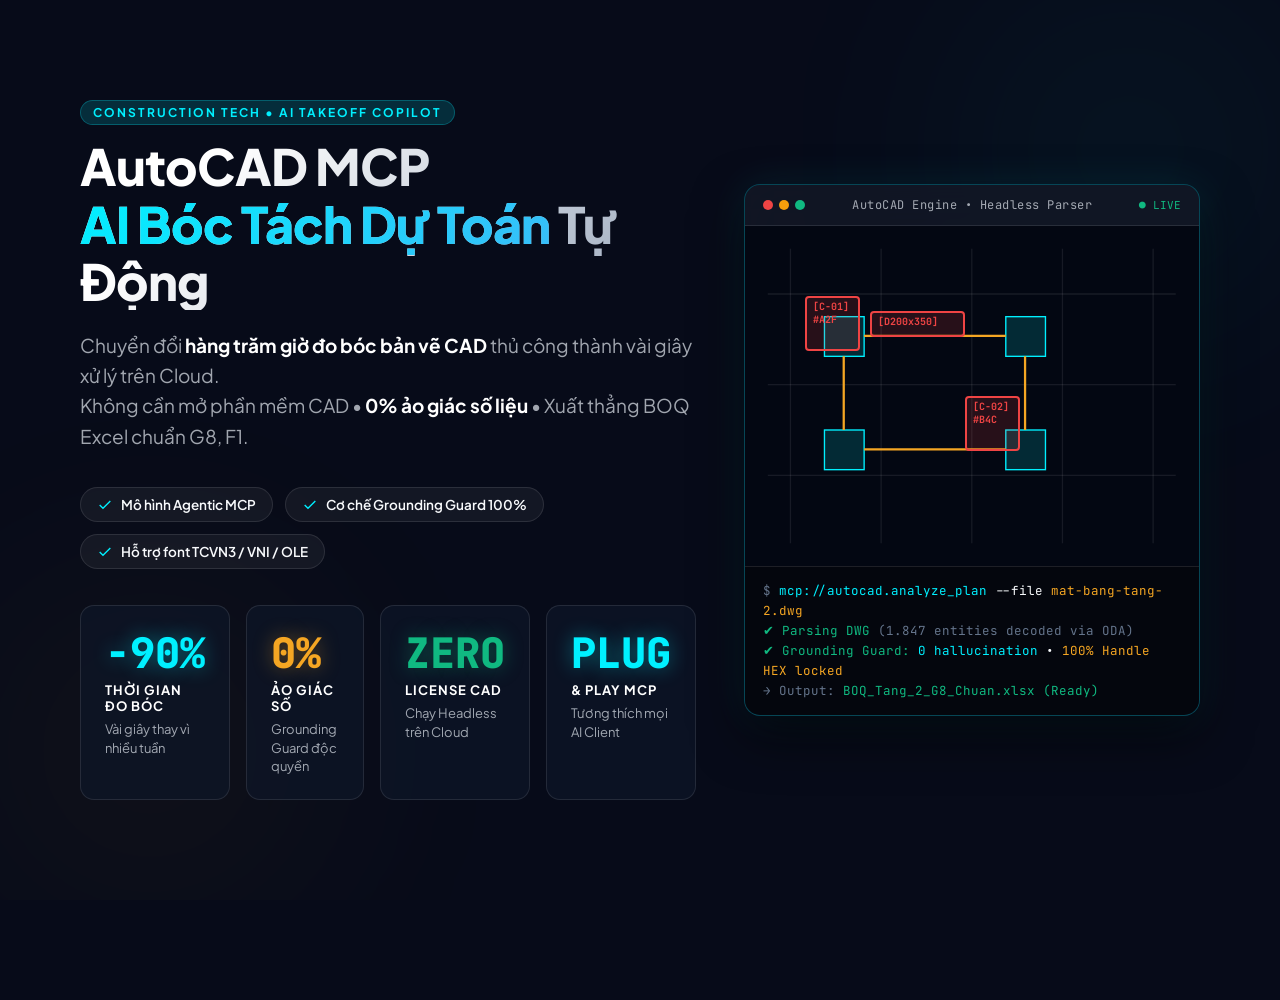
==== slides/slide01.html @ a861b75d "Initial commit: AutoCAD MCP interactive web presentation slides" ====
<!doctype html>
<html lang="vi">
<head>
<meta charset="utf-8">
<meta name="viewport" content="width=device-width,initial-scale=1">
<title>Slide 01 - AutoCAD MCP</title>
<link href="https://fonts.googleapis.com/css2?family=Plus+Jakarta+Sans:wght@300;400;500;600;700;800&family=JetBrains+Mono:wght@400;500;700&display=swap" rel="stylesheet">
<link href="slide-common.css" rel="stylesheet">
<style>
.hero-wrapper {
  display: grid;
  grid-template-columns: 1.15fr 0.85fr;
  gap: 48px;
  align-items: center;
  position: relative;
  z-index: 2;
}

.main-headline {
  font-size: 50px;
  font-weight: 800;
  line-height: 1.15;
  letter-spacing: -1px;
  margin-bottom: 20px;
  background: linear-gradient(135deg, #FFFFFF 20%, #94A3B8 100%);
  -webkit-background-clip: text;
  -webkit-text-fill-color: transparent;
}

.main-headline span {
  background: linear-gradient(135deg, var(--cyan) 0%, #38BDF8 100%);
  -webkit-background-clip: text;
  -webkit-text-fill-color: transparent;
}

.main-desc {
  font-size: 19px;
  line-height: 1.6;
  color: var(--muted);
  margin-bottom: 36px;
  max-width: 680px;
}

.main-desc b {
  color: #fff;
}

/* Feature Badges */
.feature-pills {
  display: flex;
  flex-wrap: wrap;
  gap: 12px;
  margin-bottom: 36px;
}

.pill {
  display: inline-flex;
  align-items: center;
  gap: 8px;
  padding: 8px 16px;
  border-radius: 999px;
  background: rgba(255, 255, 255, 0.05);
  border: 1px solid var(--border);
  font-size: 13.5px;
  font-weight: 600;
  color: var(--ink);
}

.pill svg {
  width: 16px;
  height: 16px;
  color: var(--cyan);
}

/* Metrics Row */
.metrics-row {
  display: grid;
  grid-template-columns: repeat(4, 1fr);
  gap: 16px;
}

/* CAD & AI Terminal Mockup */
.mockup-window {
  background: rgba(10, 15, 30, 0.85);
  border: 1px solid rgba(0, 240, 255, 0.25);
  border-radius: 16px;
  box-shadow: 0 20px 50px rgba(0, 0, 0, 0.6), 0 0 40px rgba(0, 240, 255, 0.1);
  overflow: hidden;
  backdrop-filter: blur(20px);
}

.window-header {
  display: flex;
  align-items: center;
  justify-content: space-between;
  padding: 12px 18px;
  background: rgba(255, 255, 255, 0.03);
  border-bottom: 1px solid var(--border);
}

.window-dots {
  display: flex;
  gap: 6px;
}

.dot { width: 10px; height: 10px; border-radius: 50%; }
.dot.red { background: #EF4444; }
.dot.yellow { background: #F59E0B; }
.dot.green { background: #10B981; }

.window-title {
  font-family: var(--mono);
  font-size: 12px;
  color: var(--muted);
  letter-spacing: 0.5px;
}

.cad-radar {
  position: relative;
  height: 340px;
  background: #030712;
  overflow: hidden;
  display: flex;
  align-items: center;
  justify-content: center;
}

/* SVG CAD Blueprint Simulation */
.cad-svg {
  width: 100%;
  height: 100%;
  stroke: rgba(0, 240, 255, 0.4);
  stroke-width: 1.2;
  fill: none;
}

/* Radar Scan Line */
.scanner {
  position: absolute;
  top: 0;
  left: -100%;
  width: 100%;
  height: 100%;
  background: linear-gradient(90deg, transparent 0%, rgba(0, 240, 255, 0.15) 85%, var(--cyan) 100%);
  animation: scanAnim 3.5s infinite linear;
}

@keyframes scanAnim {
  0% { left: -100%; }
  100% { left: 100%; }
}

/* Bounding Box Highlights */
.bounding-box {
  position: absolute;
  border: 2px solid #EF4444;
  background: rgba(239, 68, 68, 0.15);
  border-radius: 4px;
  display: flex;
  align-items: flex-start;
  padding: 2px 6px;
  font-family: var(--mono);
  font-size: 10px;
  color: #EF4444;
  font-weight: 700;
  animation: boxPulse 2s infinite ease-in-out;
}

@keyframes boxPulse {
  0%, 100% { transform: scale(1); border-color: #EF4444; }
  50% { transform: scale(1.02); border-color: #F87171; box-shadow: 0 0 12px rgba(239, 68, 68, 0.4); }
}

.terminal-console {
  padding: 14px 18px;
  background: rgba(0, 0, 0, 0.5);
  font-family: var(--mono);
  font-size: 12.5px;
  line-height: 1.6;
  border-top: 1px solid var(--border);
}

.term-cyan { color: var(--cyan); }
.term-amber { color: var(--amber); }
.term-green { color: var(--emerald); }
.term-dim { color: #64748B; }

@media (max-width: 1100px) {
  .hero-wrapper { grid-template-columns: 1fr; }
  .mockup-window { display: none; }
}
</style>
</head>
<body>

<div class="slide-container">
  <div class="glow-spot top-right"></div>
  <div class="glow-spot bottom-left"></div>

  <div class="hero-wrapper">
    <!-- Left Column: Big Pitch -->
    <div>
      <div class="slide-tag fade-up">CONSTRUCTION TECH • AI TAKEOFF COPILOT</div>
      <h1 class="main-headline fade-up delay-1">
        AutoCAD MCP<br>
        <span>AI Bóc Tách Dự Toán</span> Tự Động
      </h1>
      
      <p class="main-desc fade-up delay-2">
        Chuyển đổi <b>hàng trăm giờ đo bóc bản vẽ CAD</b> thủ công thành vài giây xử lý trên Cloud.<br>
        Không cần mở phần mềm CAD • <b>0% ảo giác số liệu</b> • Xuất thẳng BOQ Excel chuẩn G8, F1.
      </p>

      <div class="feature-pills fade-up delay-3">
        <div class="pill">
          <svg viewBox="0 0 24 24" fill="none" stroke="currentColor" stroke-width="2"><polyline points="20 6 9 17 4 12"/></svg>
          Mô hình Agentic MCP
        </div>
        <div class="pill">
          <svg viewBox="0 0 24 24" fill="none" stroke="currentColor" stroke-width="2"><polyline points="20 6 9 17 4 12"/></svg>
          Cơ chế Grounding Guard 100%
        </div>
        <div class="pill">
          <svg viewBox="0 0 24 24" fill="none" stroke="currentColor" stroke-width="2"><polyline points="20 6 9 17 4 12"/></svg>
          Hỗ trợ font TCVN3 / VNI / OLE
        </div>
      </div>

      <!-- Quick Metrics -->
      <div class="metrics-row fade-up delay-4">
        <div class="stat-box">
          <div class="stat-val cyan">-90%</div>
          <div class="stat-lbl">Thời Gian Đo Bóc</div>
          <div class="stat-sub">Vài giây thay vì nhiều tuần</div>
        </div>
        <div class="stat-box">
          <div class="stat-val amber">0%</div>
          <div class="stat-lbl">Ảo Giác Số</div>
          <div class="stat-sub">Grounding Guard độc quyền</div>
        </div>
        <div class="stat-box">
          <div class="stat-val emerald">ZERO</div>
          <div class="stat-lbl">License CAD</div>
          <div class="stat-sub">Chạy Headless trên Cloud</div>
        </div>
        <div class="stat-box">
          <div class="stat-val cyan">PLUG</div>
          <div class="stat-lbl">& Play MCP</div>
          <div class="stat-sub">Tương thích mọi AI Client</div>
        </div>
      </div>
    </div>

    <!-- Right Column: Interactive Live Simulation -->
    <div class="mockup-window fade-up delay-3">
      <div class="window-header">
        <div class="window-dots">
          <div class="dot red"></div>
          <div class="dot yellow"></div>
          <div class="dot green"></div>
        </div>
        <div class="window-title">AutoCAD Engine • Headless Parser</div>
        <span style="font-size: 11px; color: var(--emerald); font-family: var(--mono);">● LIVE</span>
      </div>

      <div class="cad-radar">
        <div class="scanner"></div>

        <!-- Simulated CAD blueprint lines -->
        <svg class="cad-svg" viewBox="0 0 400 300">
          <!-- Grid lines -->
          <line x1="40" y1="20" x2="40" y2="280" stroke="rgba(255,255,255,0.08)"/>
          <line x1="120" y1="20" x2="120" y2="280" stroke="rgba(255,255,255,0.08)"/>
          <line x1="200" y1="20" x2="200" y2="280" stroke="rgba(255,255,255,0.08)"/>
          <line x1="280" y1="20" x2="280" y2="280" stroke="rgba(255,255,255,0.08)"/>
          <line x1="360" y1="20" x2="360" y2="280" stroke="rgba(255,255,255,0.08)"/>

          <line x1="20" y1="60" x2="380" y2="60" stroke="rgba(255,255,255,0.08)"/>
          <line x1="20" y1="140" x2="380" y2="140" stroke="rgba(255,255,255,0.08)"/>
          <line x1="20" y1="220" x2="380" y2="220" stroke="rgba(255,255,255,0.08)"/>

          <!-- Column and Beams -->
          <rect x="70" y="80" width="35" height="35" fill="rgba(0,240,255,0.15)" stroke="var(--cyan)"/>
          <rect x="230" y="80" width="35" height="35" fill="rgba(0,240,255,0.15)" stroke="var(--cyan)"/>
          <rect x="70" y="180" width="35" height="35" fill="rgba(0,240,255,0.15)" stroke="var(--cyan)"/>
          <rect x="230" y="180" width="35" height="35" fill="rgba(0,240,255,0.15)" stroke="var(--cyan)"/>

          <line x1="105" y1="97" x2="230" y2="97" stroke="var(--amber)" stroke-width="2"/>
          <line x1="105" y1="197" x2="230" y2="197" stroke="var(--amber)" stroke-width="2"/>
          <line x1="87" y1="115" x2="87" y2="180" stroke="var(--amber)" stroke-width="2"/>
          <line x1="247" y1="115" x2="247" y2="180" stroke="var(--amber)" stroke-width="2"/>
        </svg>

        <!-- Red Bounding Box Highlights generated by AI -->
        <div class="bounding-box" style="top: 70px; left: 60px; width: 55px; height: 55px;">
          <span>[C-01] #A2F</span>
        </div>

        <div class="bounding-box" style="top: 85px; left: 125px; width: 95px; height: 26px;">
          <span>[D200x350]</span>
        </div>

        <div class="bounding-box" style="top: 170px; left: 220px; width: 55px; height: 55px;">
          <span>[C-02] #B4C</span>
        </div>
      </div>

      <div class="terminal-console">
        <div><span class="term-dim">$</span> <span class="term-cyan">mcp://autocad.analyze_plan</span> --file <span class="term-amber">mat-bang-tang-2.dwg</span></div>
        <div><span class="term-green">✔ Parsing DWG</span> <span class="term-dim">(1.847 entities decoded via ODA)</span></div>
        <div><span class="term-green">✔ Grounding Guard:</span> <span class="term-cyan">0 hallucination</span> • <span class="term-amber">100% Handle HEX locked</span></div>
        <div><span class="term-dim">→ Output:</span> <span class="term-green">BOQ_Tang_2_G8_Chuan.xlsx (Ready)</span></div>
      </div>
    </div>
  </div>
</div>

<script>
window.addEventListener('click', () => {
  window.parent.postMessage({ action: 'next' }, '*');
});
</script>
</body>
</html>
---- slides/slide-common.css ----
/* Shared CSS for all slides */
:root {
  --bg: #070B19;
  --bg-card: rgba(15, 23, 42, 0.65);
  --bg-card-hover: rgba(30, 41, 59, 0.85);
  --ink: #F8FAFC;
  --ink-secondary: #94A3B8;
  --muted: rgba(226, 232, 240, 0.7);
  --cyan: #00F0FF;
  --cyan-dark: rgba(0, 240, 255, 0.15);
  --cyan-glow: rgba(0, 240, 255, 0.4);
  --amber: #F5A623;
  --amber-dark: rgba(245, 166, 35, 0.15);
  --amber-glow: rgba(245, 166, 35, 0.4);
  --emerald: #10B981;
  --emerald-dark: rgba(16, 185, 129, 0.15);
  --rose: #F43F5E;
  --rose-dark: rgba(244, 63, 94, 0.15);
  --border: rgba(255, 255, 255, 0.1);
  --border-glow: rgba(0, 240, 255, 0.3);
  --font: "Plus Jakarta Sans", system-ui, -apple-system, sans-serif;
  --mono: "JetBrains Mono", monospace;
  --ease-spring: cubic-bezier(0.16, 1, 0.3, 1);
}

* { box-sizing: border-box; margin: 0; padding: 0; }
html, body {
  width: 100%;
  height: 100%;
  overflow: hidden;
  background: var(--bg);
  color: var(--ink);
  font-family: var(--font);
}

.slide-container {
  position: relative;
  width: 100vw;
  height: 100vh;
  display: flex;
  flex-direction: column;
  justify-content: center;
  padding: 60px 80px;
  max-width: 1600px;
  margin: 0 auto;
}

/* Background Gradients */
.glow-spot {
  position: absolute;
  width: 500px;
  height: 500px;
  border-radius: 50%;
  filter: blur(120px);
  pointer-events: none;
  z-index: 0;
  opacity: 0.5;
}

.glow-spot.top-right {
  top: -100px;
  right: -100px;
  background: radial-gradient(circle, var(--cyan-dark) 0%, transparent 70%);
}

.glow-spot.bottom-left {
  bottom: -100px;
  left: -100px;
  background: radial-gradient(circle, var(--amber-dark) 0%, transparent 70%);
}

/* Header Styles */
.slide-header {
  margin-bottom: 36px;
  position: relative;
  z-index: 2;
}

.slide-tag {
  display: inline-flex;
  align-items: center;
  gap: 8px;
  font-size: 12px;
  font-weight: 700;
  letter-spacing: 2px;
  text-transform: uppercase;
  color: var(--cyan);
  background: var(--cyan-dark);
  padding: 4px 12px;
  border-radius: 999px;
  border: 1px solid rgba(0, 240, 255, 0.25);
  margin-bottom: 12px;
}

.slide-tag.amber {
  color: var(--amber);
  background: var(--amber-dark);
  border-color: rgba(245, 166, 35, 0.25);
}

.slide-title {
  font-size: 38px;
  font-weight: 800;
  line-height: 1.25;
  letter-spacing: -0.5px;
  background: linear-gradient(135deg, #FFFFFF 30%, #CBD5E1 100%);
  -webkit-background-clip: text;
  -webkit-text-fill-color: transparent;
}

.slide-subtitle {
  font-size: 18px;
  color: var(--ink-secondary);
  margin-top: 8px;
  font-weight: 400;
  max-width: 900px;
}

/* Grid & Cards */
.grid-2 {
  display: grid;
  grid-template-columns: 1fr 1fr;
  gap: 28px;
  position: relative;
  z-index: 2;
}

.grid-3 {
  display: grid;
  grid-template-columns: repeat(3, 1fr);
  gap: 24px;
  position: relative;
  z-index: 2;
}

.grid-4 {
  display: grid;
  grid-template-columns: repeat(4, 1fr);
  gap: 20px;
  position: relative;
  z-index: 2;
}

.card {
  background: var(--bg-card);
  backdrop-filter: blur(16px);
  -webkit-backdrop-filter: blur(16px);
  border: 1px solid var(--border);
  border-radius: 16px;
  padding: 26px;
  transition: all 0.3s ease;
  position: relative;
  overflow: hidden;
}

.card:hover {
  border-color: var(--border-glow);
  transform: translateY(-3px);
  box-shadow: 0 12px 30px rgba(0, 0, 0, 0.4);
}

.card-num {
  font-family: var(--mono);
  font-size: 14px;
  font-weight: 700;
  color: var(--cyan);
  margin-bottom: 12px;
}

.card-title {
  font-size: 20px;
  font-weight: 700;
  margin-bottom: 12px;
  color: #fff;
}

.card-desc {
  font-size: 14.5px;
  line-height: 1.6;
  color: var(--muted);
}

/* Stat Blocks */
.stat-box {
  display: flex;
  flex-direction: column;
  padding: 24px;
  background: var(--bg-card);
  border: 1px solid var(--border);
  border-radius: 14px;
  position: relative;
}

.stat-val {
  font-size: 42px;
  font-weight: 800;
  font-family: var(--mono);
  line-height: 1.1;
  margin-bottom: 6px;
}

.stat-val.cyan { color: var(--cyan); text-shadow: 0 0 20px var(--cyan-glow); }
.stat-val.amber { color: var(--amber); text-shadow: 0 0 20px var(--amber-glow); }
.stat-val.emerald { color: var(--emerald); text-shadow: 0 0 20px rgba(16, 185, 129, 0.4); }

.stat-lbl {
  font-size: 13px;
  font-weight: 700;
  letter-spacing: 1px;
  text-transform: uppercase;
  color: #fff;
  margin-bottom: 6px;
}

.stat-sub {
  font-size: 13px;
  color: var(--muted);
  line-height: 1.4;
}

/* Animation utilities */
.fade-up {
  opacity: 0;
  transform: translateY(24px);
  animation: fadeUpAnim 0.7s var(--ease-spring) forwards;
}

@keyframes fadeUpAnim {
  to {
    opacity: 1;
    transform: translateY(0);
  }
}

.delay-1 { animation-delay: 0.1s; }
.delay-2 { animation-delay: 0.2s; }
.delay-3 { animation-delay: 0.3s; }
.delay-4 { animation-delay: 0.4s; }
.delay-5 { animation-delay: 0.5s; }

/* Responsive */
@media (max-width: 1024px) {
  .slide-container { padding: 40px 30px; }
  .slide-title { font-size: 28px; }
  .grid-2, .grid-3, .grid-4 { grid-template-columns: 1fr; gap: 16px; }
}
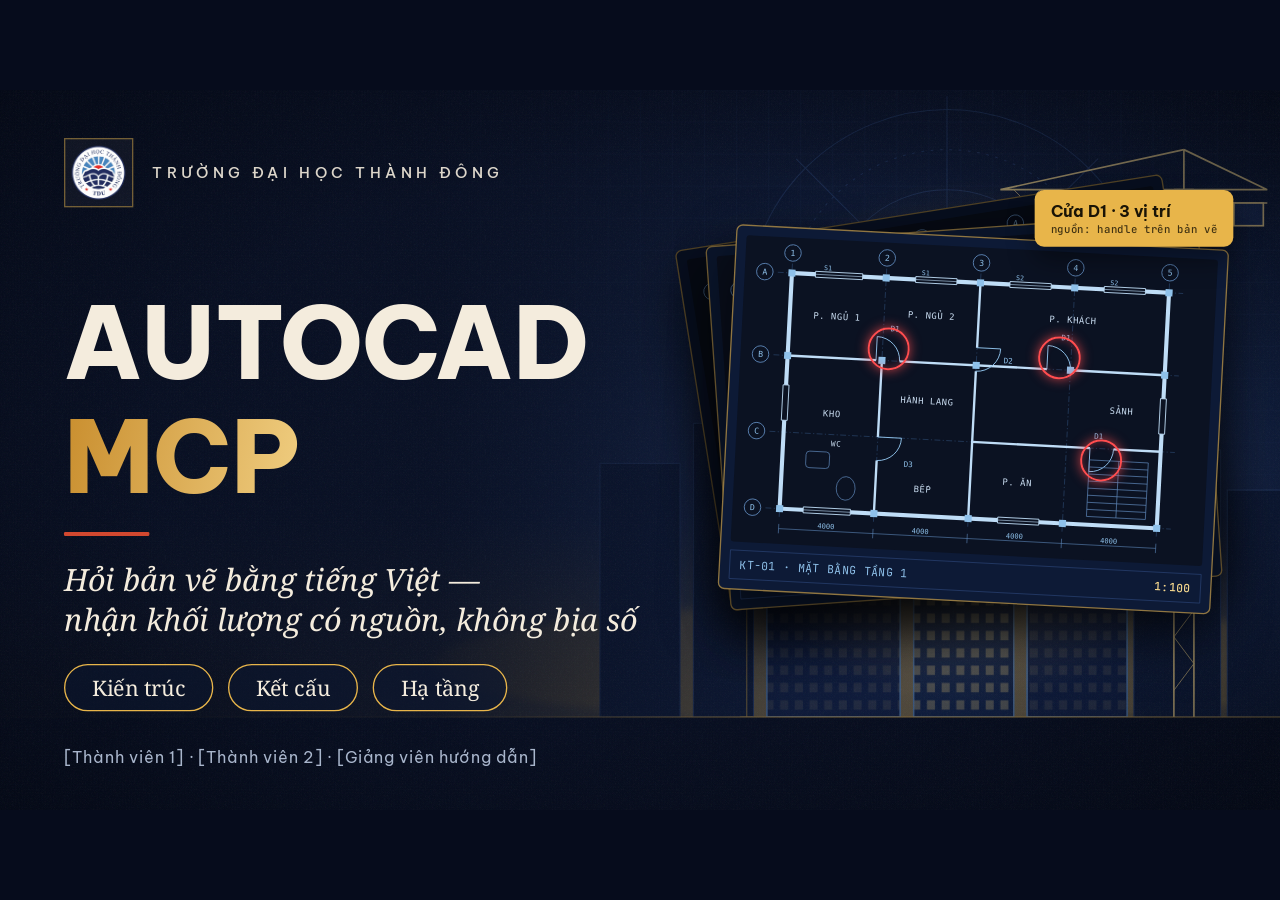
==== commit 147b8870: "Làm lại deck theo phong cách navy + vàng của TDU - 10 slide mới: bìa, vấn đề, giải pháp, demo, công " ====
--- a/slides/slide01.html
+++ b/slides/slide01.html
@@ -3,322 +3,71 @@
 <head>
 <meta charset="utf-8">
 <meta name="viewport" content="width=device-width,initial-scale=1">
-<title>Slide 01 - AutoCAD MCP</title>
-<link href="https://fonts.googleapis.com/css2?family=Plus+Jakarta+Sans:wght@300;400;500;600;700;800&family=JetBrains+Mono:wght@400;500;700&display=swap" rel="stylesheet">
-<link href="slide-common.css" rel="stylesheet">
+<title>01 · AutoCAD MCP</title>
+<link rel="preconnect" href="https://fonts.googleapis.com"><link rel="preconnect" href="https://fonts.gstatic.com" crossorigin>
+<link href="https://fonts.googleapis.com/css2?family=Be+Vietnam+Pro:wght@400;500;600;700;800;900&family=Noto+Serif:ital,wght@1,400;1,500&family=JetBrains+Mono:wght@400;500;600&display=swap" rel="stylesheet">
+<link href="deck.css" rel="stylesheet">
 <style>
-.hero-wrapper {
-  display: grid;
-  grid-template-columns: 1.15fr 0.85fr;
-  gap: 48px;
-  align-items: center;
-  position: relative;
-  z-index: 2;
-}
+  .copy { position: absolute; left: 96px; top: 300px; width: 960px; display: flex; flex-direction: column; gap: 36px; z-index: 3; }
+  .copy h1 { font-size: 150px; }
+  .authors { position: absolute; left: 96px; bottom: 64px; font-size: 24px; color: var(--muted); letter-spacing: 1px; z-index: 3; }
 
-.main-headline {
-  font-size: 50px;
-  font-weight: 800;
-  line-height: 1.15;
-  letter-spacing: -1px;
-  margin-bottom: 20px;
-  background: linear-gradient(135deg, #FFFFFF 20%, #94A3B8 100%);
-  -webkit-background-clip: text;
-  -webkit-text-fill-color: transparent;
-}
-
-.main-headline span {
-  background: linear-gradient(135deg, var(--cyan) 0%, #38BDF8 100%);
-  -webkit-background-clip: text;
-  -webkit-text-fill-color: transparent;
-}
-
-.main-desc {
-  font-size: 19px;
-  line-height: 1.6;
-  color: var(--muted);
-  margin-bottom: 36px;
-  max-width: 680px;
-}
-
-.main-desc b {
-  color: #fff;
-}
-
-/* Feature Badges */
-.feature-pills {
-  display: flex;
-  flex-wrap: wrap;
-  gap: 12px;
-  margin-bottom: 36px;
-}
-
-.pill {
-  display: inline-flex;
-  align-items: center;
-  gap: 8px;
-  padding: 8px 16px;
-  border-radius: 999px;
-  background: rgba(255, 255, 255, 0.05);
-  border: 1px solid var(--border);
-  font-size: 13.5px;
-  font-weight: 600;
-  color: var(--ink);
-}
-
-.pill svg {
-  width: 16px;
-  height: 16px;
-  color: var(--cyan);
-}
-
-/* Metrics Row */
-.metrics-row {
-  display: grid;
-  grid-template-columns: repeat(4, 1fr);
-  gap: 16px;
-}
-
-/* CAD & AI Terminal Mockup */
-.mockup-window {
-  background: rgba(10, 15, 30, 0.85);
-  border: 1px solid rgba(0, 240, 255, 0.25);
-  border-radius: 16px;
-  box-shadow: 0 20px 50px rgba(0, 0, 0, 0.6), 0 0 40px rgba(0, 240, 255, 0.1);
-  overflow: hidden;
-  backdrop-filter: blur(20px);
-}
-
-.window-header {
-  display: flex;
-  align-items: center;
-  justify-content: space-between;
-  padding: 12px 18px;
-  background: rgba(255, 255, 255, 0.03);
-  border-bottom: 1px solid var(--border);
-}
-
-.window-dots {
-  display: flex;
-  gap: 6px;
-}
-
-.dot { width: 10px; height: 10px; border-radius: 50%; }
-.dot.red { background: #EF4444; }
-.dot.yellow { background: #F59E0B; }
-.dot.green { background: #10B981; }
-
-.window-title {
-  font-family: var(--mono);
-  font-size: 12px;
-  color: var(--muted);
-  letter-spacing: 0.5px;
-}
-
-.cad-radar {
-  position: relative;
-  height: 340px;
-  background: #030712;
-  overflow: hidden;
-  display: flex;
-  align-items: center;
-  justify-content: center;
-}
-
-/* SVG CAD Blueprint Simulation */
-.cad-svg {
-  width: 100%;
-  height: 100%;
-  stroke: rgba(0, 240, 255, 0.4);
-  stroke-width: 1.2;
-  fill: none;
-}
-
-/* Radar Scan Line */
-.scanner {
-  position: absolute;
-  top: 0;
-  left: -100%;
-  width: 100%;
-  height: 100%;
-  background: linear-gradient(90deg, transparent 0%, rgba(0, 240, 255, 0.15) 85%, var(--cyan) 100%);
-  animation: scanAnim 3.5s infinite linear;
-}
-
-@keyframes scanAnim {
-  0% { left: -100%; }
-  100% { left: 100%; }
-}
-
-/* Bounding Box Highlights */
-.bounding-box {
-  position: absolute;
-  border: 2px solid #EF4444;
-  background: rgba(239, 68, 68, 0.15);
-  border-radius: 4px;
-  display: flex;
-  align-items: flex-start;
-  padding: 2px 6px;
-  font-family: var(--mono);
-  font-size: 10px;
-  color: #EF4444;
-  font-weight: 700;
-  animation: boxPulse 2s infinite ease-in-out;
-}
-
-@keyframes boxPulse {
-  0%, 100% { transform: scale(1); border-color: #EF4444; }
-  50% { transform: scale(1.02); border-color: #F87171; box-shadow: 0 0 12px rgba(239, 68, 68, 0.4); }
-}
-
-.terminal-console {
-  padding: 14px 18px;
-  background: rgba(0, 0, 0, 0.5);
-  font-family: var(--mono);
-  font-size: 12.5px;
-  line-height: 1.6;
-  border-top: 1px solid var(--border);
-}
-
-.term-cyan { color: var(--cyan); }
-.term-amber { color: var(--amber); }
-.term-green { color: var(--emerald); }
-.term-dim { color: #64748B; }
-
-@media (max-width: 1100px) {
-  .hero-wrapper { grid-template-columns: 1fr; }
-  .mockup-window { display: none; }
-}
+  .sheets { position: absolute; left: 1060px; top: 150px; width: 780px; height: 760px; z-index: 2; }
+  .halo { position: absolute; left: 50%; top: 50%; width: 900px; height: 900px; transform: translate(-50%, -50%); background: radial-gradient(circle, rgba(232,181,74,.28) 0%, rgba(232,181,74,0) 62%); }
+  .sheet { position: absolute; left: 30px; top: 70px; width: 740px; background: #0D1A36; border: 2px solid rgba(232,181,74,.6); border-radius: 10px; padding: 14px; box-shadow: 0 40px 80px rgba(0,0,0,.55); }
+  .sheet .frame { width: 100%; aspect-ratio: 800 / 520; background: #0B1222; border-radius: 4px; }
+  .sheet .frame > img.art { width: 100%; height: 100%; display: block; }
+  .sheet .tb { display: flex; justify-content: space-between; margin-top: 12px; padding: 10px 14px; border: 1.5px solid #2B4577; font-family: var(--mono); font-size: 17px; color: var(--blue); letter-spacing: 1px; }
+  .sheet .tb b { color: var(--gold-2); font-weight: 500; }
+  .s1 { rotate: -9deg; translate: -40px -40px; filter: brightness(.55); }
+  .s2 { rotate: -4deg; translate: -14px -12px; filter: brightness(.8); }
+  .s3 { rotate: 3deg; }
+  .callout { position: absolute; right: -10px; top: 0px; padding: 16px 24px; background: var(--gold); color: #1A1406; border-radius: 14px; font-weight: 700; font-size: 24px; box-shadow: 0 20px 40px rgba(0,0,0,.4); z-index: 4; }
+  .callout small { display: block; font-family: var(--mono); font-weight: 500; font-size: 16px; opacity: .8; margin-top: 2px; }
 </style>
 </head>
-<body>
+<body data-image="assets/s01.webp,assets/s01.jpg,assets/s01.png">
+<div class="stage" id="stage">
+  <div class="bg"><div class="kb" style="--kb-origin:78% 55%"><img class="scene" src="assets/scene-city.svg" alt=""><img class="photo" alt=""></div></div>
+  <div class="scrim"></div><div class="vignette"></div><div class="dust"></div><div class="grain"></div>
 
-<div class="slide-container">
-  <div class="glow-spot top-right"></div>
-  <div class="glow-spot bottom-left"></div>
+  <header class="brand anim" style="--d:.2s">
+    <div class="logo"><img src="assets/logo-tdu.png" alt="Logo Trường Đại học Thành Đông"></div>
+    <span class="name">TRƯỜNG ĐẠI HỌC THÀNH ĐÔNG</span>
+  </header>
 
-  <div class="hero-wrapper">
-    <!-- Left Column: Big Pitch -->
-    <div>
-      <div class="slide-tag fade-up">CONSTRUCTION TECH • AI TAKEOFF COPILOT</div>
-      <h1 class="main-headline fade-up delay-1">
-        AutoCAD MCP<br>
-        <span>AI Bóc Tách Dự Toán</span> Tự Động
-      </h1>
-      
-      <p class="main-desc fade-up delay-2">
-        Chuyển đổi <b>hàng trăm giờ đo bóc bản vẽ CAD</b> thủ công thành vài giây xử lý trên Cloud.<br>
-        Không cần mở phần mềm CAD • <b>0% ảo giác số liệu</b> • Xuất thẳng BOQ Excel chuẩn G8, F1.
-      </p>
+  <section class="copy">
+    <h1>
+      <span class="mask"><span class="line" style="--d:.5s">AutoCAD</span></span>
+      <span class="mask"><span class="line hl" style="--d:.7s">MCP</span></span>
+    </h1>
+    <div class="rule anim" style="--d:1.1s"></div>
+    <p class="lead anim" style="--d:1.25s">Hỏi bản vẽ bằng tiếng Việt —<br>nhận khối lượng có nguồn, không bịa số</p>
+    <ul class="chips">
+      <li class="anim" style="--d:1.6s">Kiến trúc</li>
+      <li class="anim" style="--d:1.72s">Kết cấu</li>
+      <li class="anim" style="--d:1.84s">Hạ tầng</li>
+    </ul>
+  </section>
 
-      <div class="feature-pills fade-up delay-3">
-        <div class="pill">
-          <svg viewBox="0 0 24 24" fill="none" stroke="currentColor" stroke-width="2"><polyline points="20 6 9 17 4 12"/></svg>
-          Mô hình Agentic MCP
-        </div>
-        <div class="pill">
-          <svg viewBox="0 0 24 24" fill="none" stroke="currentColor" stroke-width="2"><polyline points="20 6 9 17 4 12"/></svg>
-          Cơ chế Grounding Guard 100%
-        </div>
-        <div class="pill">
-          <svg viewBox="0 0 24 24" fill="none" stroke="currentColor" stroke-width="2"><polyline points="20 6 9 17 4 12"/></svg>
-          Hỗ trợ font TCVN3 / VNI / OLE
-        </div>
+  <div class="sheets">
+    <div class="halo"></div>
+    <div class="sheet s1 anim zoom" style="--d:.4s"><div class="frame"><img class="art" src="assets/plan.svg" alt=""></div><div class="tb"><span>KC-03 · MẶT BẰNG KẾT CẤU</span><b>1:100</b></div></div>
+    <div class="sheet s2 anim zoom" style="--d:.6s"><div class="frame"><img class="art" src="assets/plan.svg" alt=""></div><div class="tb"><span>KT-02 · MẶT BẰNG TẦNG 2</span><b>1:100</b></div></div>
+    <div class="sheet s3 anim zoom" style="--d:.8s">
+      <div class="frame">
+        <img class="art" src="assets/plan.svg" alt="Mặt bằng kiến trúc minh hoạ, ba cửa D1 được khoanh đỏ">
+        <i class="ring" style="left:31.3%;top:34.6%;--d:2.1s"></i>
+        <i class="ring" style="left:67.5%;top:34.6%;--d:2.35s"></i>
+        <i class="ring" style="left:77.5%;top:67.3%;--d:2.6s"></i>
       </div>
+      <div class="tb"><span>KT-01 · MẶT BẰNG TẦNG 1</span><b>1:100</b></div>
+    </div>
+    <div class="callout anim" style="--d:2.9s">Cửa D1 · 3 vị trí<small>nguồn: handle trên bản vẽ</small></div>
+  </div>
 
-      <!-- Quick Metrics -->
-      <div class="metrics-row fade-up delay-4">
-        <div class="stat-box">
-          <div class="stat-val cyan">-90%</div>
-          <div class="stat-lbl">Thời Gian Đo Bóc</div>
-          <div class="stat-sub">Vài giây thay vì nhiều tuần</div>
-        </div>
-        <div class="stat-box">
-          <div class="stat-val amber">0%</div>
-          <div class="stat-lbl">Ảo Giác Số</div>
-          <div class="stat-sub">Grounding Guard độc quyền</div>
-        </div>
-        <div class="stat-box">
-          <div class="stat-val emerald">ZERO</div>
-          <div class="stat-lbl">License CAD</div>
-          <div class="stat-sub">Chạy Headless trên Cloud</div>
-        </div>
-        <div class="stat-box">
-          <div class="stat-val cyan">PLUG</div>
-          <div class="stat-lbl">& Play MCP</div>
-          <div class="stat-sub">Tương thích mọi AI Client</div>
-        </div>
-      </div>
-    </div>
-
-    <!-- Right Column: Interactive Live Simulation -->
-    <div class="mockup-window fade-up delay-3">
-      <div class="window-header">
-        <div class="window-dots">
-          <div class="dot red"></div>
-          <div class="dot yellow"></div>
-          <div class="dot green"></div>
-        </div>
-        <div class="window-title">AutoCAD Engine • Headless Parser</div>
-        <span style="font-size: 11px; color: var(--emerald); font-family: var(--mono);">● LIVE</span>
-      </div>
-
-      <div class="cad-radar">
-        <div class="scanner"></div>
-
-        <!-- Simulated CAD blueprint lines -->
-        <svg class="cad-svg" viewBox="0 0 400 300">
-          <!-- Grid lines -->
-          <line x1="40" y1="20" x2="40" y2="280" stroke="rgba(255,255,255,0.08)"/>
-          <line x1="120" y1="20" x2="120" y2="280" stroke="rgba(255,255,255,0.08)"/>
-          <line x1="200" y1="20" x2="200" y2="280" stroke="rgba(255,255,255,0.08)"/>
-          <line x1="280" y1="20" x2="280" y2="280" stroke="rgba(255,255,255,0.08)"/>
-          <line x1="360" y1="20" x2="360" y2="280" stroke="rgba(255,255,255,0.08)"/>
-
-          <line x1="20" y1="60" x2="380" y2="60" stroke="rgba(255,255,255,0.08)"/>
-          <line x1="20" y1="140" x2="380" y2="140" stroke="rgba(255,255,255,0.08)"/>
-          <line x1="20" y1="220" x2="380" y2="220" stroke="rgba(255,255,255,0.08)"/>
-
-          <!-- Column and Beams -->
-          <rect x="70" y="80" width="35" height="35" fill="rgba(0,240,255,0.15)" stroke="var(--cyan)"/>
-          <rect x="230" y="80" width="35" height="35" fill="rgba(0,240,255,0.15)" stroke="var(--cyan)"/>
-          <rect x="70" y="180" width="35" height="35" fill="rgba(0,240,255,0.15)" stroke="var(--cyan)"/>
-          <rect x="230" y="180" width="35" height="35" fill="rgba(0,240,255,0.15)" stroke="var(--cyan)"/>
-
-          <line x1="105" y1="97" x2="230" y2="97" stroke="var(--amber)" stroke-width="2"/>
-          <line x1="105" y1="197" x2="230" y2="197" stroke="var(--amber)" stroke-width="2"/>
-          <line x1="87" y1="115" x2="87" y2="180" stroke="var(--amber)" stroke-width="2"/>
-          <line x1="247" y1="115" x2="247" y2="180" stroke="var(--amber)" stroke-width="2"/>
-        </svg>
-
-        <!-- Red Bounding Box Highlights generated by AI -->
-        <div class="bounding-box" style="top: 70px; left: 60px; width: 55px; height: 55px;">
-          <span>[C-01] #A2F</span>
-        </div>
-
-        <div class="bounding-box" style="top: 85px; left: 125px; width: 95px; height: 26px;">
-          <span>[D200x350]</span>
-        </div>
-
-        <div class="bounding-box" style="top: 170px; left: 220px; width: 55px; height: 55px;">
-          <span>[C-02] #B4C</span>
-        </div>
-      </div>
-
-      <div class="terminal-console">
-        <div><span class="term-dim">$</span> <span class="term-cyan">mcp://autocad.analyze_plan</span> --file <span class="term-amber">mat-bang-tang-2.dwg</span></div>
-        <div><span class="term-green">✔ Parsing DWG</span> <span class="term-dim">(1.847 entities decoded via ODA)</span></div>
-        <div><span class="term-green">✔ Grounding Guard:</span> <span class="term-cyan">0 hallucination</span> • <span class="term-amber">100% Handle HEX locked</span></div>
-        <div><span class="term-dim">→ Output:</span> <span class="term-green">BOQ_Tang_2_G8_Chuan.xlsx (Ready)</span></div>
-      </div>
-    </div>
-  </div>
+  <div class="authors anim" style="--d:2s">[Thành viên 1] · [Thành viên 2] · [Giảng viên hướng dẫn]</div>
 </div>
-
-<script>
-window.addEventListener('click', () => {
-  window.parent.postMessage({ action: 'next' }, '*');
-});
-</script>
+<script src="deck.js"></script>
 </body>
 </html>
--- a/slides/deck.css
+++ b/slides/deck.css
@@ -0,0 +1,150 @@
+/* ===== AutoCAD MCP · Pitch deck · phong cách navy + vàng (TDU) ===== */
+:root {
+  --navy: #0B1630;
+  --navy-2: #102044;
+  --navy-3: #16294F;
+  --ink: #F4ECDD;
+  --muted: #A9B6CC;
+  --gold: #E8B54A;
+  --gold-2: #F6D88E;
+  --red: #FF4D4F;
+  --blue: #8FC1EA;
+  --line: rgba(232, 181, 74, .45);
+  --card: rgba(11, 22, 48, .78);
+  --sans: "Be Vietnam Pro", "Segoe UI", Arial, sans-serif;
+  --serif: "Noto Serif", Georgia, serif;
+  --mono: "JetBrains Mono", Consolas, monospace;
+  --ease: cubic-bezier(.16, 1, .3, 1);
+}
+
+* { box-sizing: border-box; margin: 0; padding: 0; }
+html, body { width: 100%; height: 100%; overflow: hidden; background: #060C1C; }
+body { font-family: var(--sans); color: var(--ink); cursor: pointer; -webkit-font-smoothing: antialiased; }
+
+/* Sân khấu cố định 1920×1080, co giãn vừa khung */
+.stage {
+  position: absolute; left: 50%; top: 50%;
+  width: 1920px; height: 1080px;
+  transform: translate(-50%, -50%) scale(var(--s, 1));
+  overflow: hidden; background: var(--navy);
+}
+
+/* ---------- Nền ---------- */
+.bg { position: absolute; inset: 0; overflow: hidden; }
+.bg .scene { position: absolute; inset: 0; width: 100%; height: 100%; object-fit: cover; }
+.bg .photo { position: absolute; inset: 0; width: 100%; height: 100%; object-fit: cover; opacity: 0; transition: opacity 1.2s ease; }
+body.has-photo .bg .photo { opacity: 1; }
+body.has-photo .bg .scene { opacity: 0; }
+.run .bg .kb { animation: kb 22s ease-out both; }
+.kb { position: absolute; inset: 0; transform-origin: var(--kb-origin, 70% 50%); }
+@keyframes kb { from { transform: scale(1.12); } to { transform: scale(1); } }
+
+.scrim { position: absolute; inset: 0; background: linear-gradient(90deg, rgba(8,15,34,.97) 0%, rgba(8,15,34,.9) 34%, rgba(8,15,34,.45) 62%, rgba(8,15,34,.15) 100%); }
+.scrim.full { background: rgba(8,15,34,.78); }
+.scrim.bottom { background: linear-gradient(0deg, rgba(8,15,34,.95) 0%, rgba(8,15,34,.55) 55%, rgba(8,15,34,.35) 100%); }
+.vignette { position: absolute; inset: 0; background: radial-gradient(ellipse at 50% 50%, transparent 55%, rgba(3,7,18,.75) 100%); pointer-events: none; }
+.grain { position: absolute; inset: -50%; opacity: .07; pointer-events: none;
+  background-image: url("data:image/svg+xml,%3Csvg xmlns='http://www.w3.org/2000/svg' width='160' height='160'%3E%3Cfilter id='n'%3E%3CfeTurbulence baseFrequency='.9' numOctaves='2'/%3E%3C/filter%3E%3Crect width='160' height='160' filter='url(%23n)'/%3E%3C/svg%3E");
+  animation: grain 1.2s steps(4) infinite; }
+@keyframes grain { 0%{transform:translate(0,0)} 25%{transform:translate(-3%,2%)} 50%{transform:translate(2%,-3%)} 75%{transform:translate(-2%,-1%)} 100%{transform:translate(0,0)} }
+
+/* Bụi vàng bay */
+.dust { position: absolute; inset: 0; pointer-events: none; }
+.dust i { position: absolute; width: 4px; height: 4px; border-radius: 50%; background: var(--gold-2); box-shadow: 0 0 10px var(--gold); opacity: 0; animation: float 9s linear infinite; }
+@keyframes float { 0%{opacity:0; transform:translateY(0)} 15%{opacity:.8} 100%{opacity:0; transform:translateY(-320px) translateX(60px)} }
+
+/* ---------- Thương hiệu ---------- */
+.brand { position: absolute; left: 96px; top: 72px; display: flex; align-items: center; gap: 28px; z-index: 5; }
+.brand .logo { width: 104px; height: 104px; padding: 8px; border: 2px solid var(--line); background: rgba(255,255,255,.04); }
+.brand .logo img { width: 100%; height: 100%; object-fit: contain; display: block; }
+.brand .name { font-size: 22px; letter-spacing: 7px; color: var(--ink); opacity: .9; font-weight: 500; }
+.brand.small .logo { width: 72px; height: 72px; padding: 6px; }
+.brand.small .name { font-size: 18px; letter-spacing: 6px; }
+
+/* ---------- Chữ ---------- */
+.eyebrow { display: flex; align-items: center; gap: 24px; font-size: 24px; letter-spacing: 8px; text-transform: uppercase; color: var(--gold); font-weight: 600; }
+.eyebrow::after { content: ""; width: 120px; height: 2px; background: var(--gold); opacity: .7; }
+.eyebrow .tag { padding: 6px 14px; border: 1.5px solid var(--gold); border-radius: 6px; letter-spacing: 4px; font-family: var(--mono); font-size: 20px; }
+h1, h2 { font-weight: 800; line-height: 1.04; letter-spacing: -1px; }
+h1 { font-size: 132px; text-transform: uppercase; }
+h2 { font-size: 72px; line-height: 1.12; }
+.hl { background: linear-gradient(100deg, #C98E2E 0%, #F6D88E 45%, #E8B54A 70%, #B9822A 100%); -webkit-background-clip: text; background-clip: text; color: transparent; }
+.serif { font-family: var(--serif); font-style: italic; font-weight: 400; }
+.lead { font-family: var(--serif); font-style: italic; font-size: 46px; line-height: 1.3; color: var(--ink); }
+.body { font-size: 28px; line-height: 1.5; color: var(--muted); }
+.mono { font-family: var(--mono); }
+.rule { width: 128px; height: 6px; background: #D2482F; border-radius: 2px; }
+
+.mask { display: block; overflow: hidden; padding: .16em 0 .1em; margin: -.16em 0 -.1em; }
+.mask .line { display: block; transform: translateY(110%); }
+.run .mask .line { animation: up 1s var(--ease) both; animation-delay: var(--d, 0s); }
+@keyframes up { to { transform: translateY(0); } }
+
+.anim { opacity: 0; }
+.run .anim { animation: fadeUp .9s var(--ease) both; animation-delay: var(--d, 0s); }
+@keyframes fadeUp { from { opacity: 0; transform: translateY(28px); } to { opacity: 1; transform: none; } }
+.run .anim.zoom { animation-name: zoomIn; }
+@keyframes zoomIn { from { opacity: 0; transform: scale(.92); } to { opacity: 1; transform: none; } }
+.run .anim.left { animation-name: fromLeft; }
+@keyframes fromLeft { from { opacity: 0; transform: translateX(-40px); } to { opacity: 1; transform: none; } }
+
+/* ---------- Thành phần ---------- */
+.chips { display: flex; gap: 22px; list-style: none; flex-wrap: wrap; }
+.chips li { font-family: var(--serif); font-size: 32px; padding: 12px 40px; border: 2px solid var(--gold); border-radius: 999px; color: var(--ink); background: rgba(11,22,48,.55); }
+
+.card { background: var(--card); border: 2px solid var(--line); border-radius: 22px; overflow: hidden; backdrop-filter: blur(6px); box-shadow: 0 30px 60px rgba(0,0,0,.35); }
+.card.glow { border-color: var(--gold); box-shadow: 0 0 0 1px rgba(232,181,74,.2), 0 0 60px rgba(232,181,74,.18), 0 30px 60px rgba(0,0,0,.35); }
+.big { font-weight: 800; font-size: 76px; line-height: 1; color: var(--gold); letter-spacing: -1px; }
+.pill { display: flex; align-items: center; gap: 22px; padding: 20px 36px; border: 2px solid var(--gold); border-radius: 22px; background: rgba(11,22,48,.7); font-size: 28px; font-weight: 600; }
+.pill .ico { width: 56px; height: 56px; color: var(--gold); flex: none; }
+.pill .sep { width: 2px; height: 48px; background: var(--line); }
+.check { display: flex; align-items: center; gap: 16px; font-size: 26px; color: var(--muted); }
+.check svg { width: 44px; height: 44px; color: var(--gold); flex: none; }
+
+/* Ảnh minh hoạ trong khung: dùng ảnh thật nếu có (data-photo), không thì giữ hình vẽ */
+.frame { position: relative; overflow: hidden; }
+.frame > .ph { position: absolute; inset: 0; width: 100%; height: 100%; object-fit: cover; opacity: 0; transition: opacity .8s; }
+.frame.loaded > .ph { opacity: 1; }
+.frame.loaded > .art { visibility: hidden; }
+
+/* Chân trang */
+.foot { position: absolute; left: 96px; right: 96px; bottom: 52px; display: flex; align-items: center; gap: 28px; font-size: 20px; letter-spacing: 6px; color: var(--gold); z-index: 5; }
+.foot::after { content: ""; flex: 1; height: 1.5px; background: var(--line); order: 1; }
+.foot .pg { order: 2; font-family: var(--mono); letter-spacing: 2px; color: var(--muted); }
+.note { font-size: 20px; color: var(--muted); letter-spacing: 1px; font-style: italic; }
+
+/* ---------- Laptop + ứng dụng (mockup) ---------- */
+.laptop { position: absolute; }
+.laptop .lid { position: relative; background: #0A0F1C; border: 2px solid #2A3550; border-radius: 26px 26px 6px 6px; padding: 22px; box-shadow: 0 50px 90px rgba(0,0,0,.55), 0 0 80px rgba(232,181,74,.12); }
+.laptop .base { height: 26px; margin: 0 -70px; background: linear-gradient(#3A4560, #1B2236); border-radius: 0 0 26px 26px; position: relative; }
+.laptop .base::after { content: ""; position: absolute; left: 50%; top: 0; width: 180px; height: 9px; transform: translateX(-50%); background: #0E1424; border-radius: 0 0 10px 10px; }
+.app { width: 100%; aspect-ratio: 16 / 10; background: #0E1628; border-radius: 6px; overflow: hidden; display: grid; grid-template-rows: 52px 1fr; font-size: 18px; }
+.app .bar { display: flex; align-items: center; gap: 10px; padding: 0 18px; background: #131E36; border-bottom: 1px solid #22304F; color: #C9D4E6; font-size: 17px; }
+.app .bar i { width: 11px; height: 11px; border-radius: 50%; background: #2C3A5C; }
+.app .bar b { margin-left: 10px; font-weight: 600; }
+.app .bar .file { margin-left: auto; font-family: var(--mono); font-size: 13px; color: var(--gold-2); background: rgba(232,181,74,.12); padding: 3px 10px; border-radius: 6px; }
+.app .main { display: grid; grid-template-columns: 40% 60%; min-height: 0; }
+.app .chat { padding: 20px; display: flex; flex-direction: column; gap: 14px; border-right: 1px solid #22304F; overflow: hidden; }
+.msg { padding: 12px 14px; border-radius: 12px; line-height: 1.45; font-size: 19px; max-width: 94%; opacity: 0; }
+.msg.me { align-self: flex-end; background: #E8B54A; color: #1A1406; font-weight: 600; border-bottom-right-radius: 4px; }
+.msg.ai { background: #17233F; color: #DCE4F2; border: 1px solid #263659; border-bottom-left-radius: 4px; }
+.msg.tool { font-family: var(--mono); font-size: 15px; color: #8FC1EA; background: rgba(143,193,234,.08); border: 1px dashed rgba(143,193,234,.35); }
+.msg .src { display: inline-block; margin-top: 6px; font-family: var(--mono); font-size: 14px; color: var(--gold-2); background: rgba(232,181,74,.12); padding: 2px 8px; border-radius: 5px; }
+.msg b.n { color: var(--gold-2); font-size: 22px; }
+.run .msg { animation: fadeUp .6s var(--ease) both; animation-delay: var(--d, 0s); }
+.viewer { position: relative; background: #0B1222; }
+.viewer img { position: absolute; inset: 0; width: 100%; height: 100%; object-fit: contain; }
+.viewer .tag { position: absolute; left: 16px; top: 14px; font-family: var(--mono); font-size: 14px; color: #8FC1EA; letter-spacing: 1px; }
+
+/* Vòng khoanh đỏ trên bản vẽ */
+.ring { position: absolute; width: 9%; aspect-ratio: 1; transform: translate(-50%, -50%) scale(.4); border: 3px solid var(--red); border-radius: 50%; box-shadow: 0 0 18px rgba(255,77,79,.75), inset 0 0 12px rgba(255,77,79,.4); opacity: 0; }
+.run .ring { animation: ring .7s var(--ease) both, pulse 2.2s ease-in-out infinite; animation-delay: var(--d, 0s), calc(var(--d, 0s) + .7s); }
+@keyframes ring { to { opacity: 1; transform: translate(-50%, -50%) scale(1); } }
+@keyframes pulse { 50% { box-shadow: 0 0 34px rgba(255,77,79,.95), inset 0 0 18px rgba(255,77,79,.55); } }
+.ring-label { position: absolute; transform: translate(-50%, 0); font-family: var(--mono); font-size: 15px; color: #fff; background: var(--red); padding: 2px 7px; border-radius: 4px; opacity: 0; white-space: nowrap; }
+.run .ring-label { animation: fadeUp .5s var(--ease) both; animation-delay: var(--d, 0s); }
+
+/* Đường vẽ tự hiện (stroke) */
+.draw path, .draw line, .draw rect, .draw circle { stroke-dasharray: var(--len, 1200); stroke-dashoffset: var(--len, 1200); }
+.run .draw path, .run .draw line, .run .draw rect, .run .draw circle { animation: draw 2.4s ease-out both; animation-delay: var(--d, 0s); }
+@keyframes draw { to { stroke-dashoffset: 0; } }
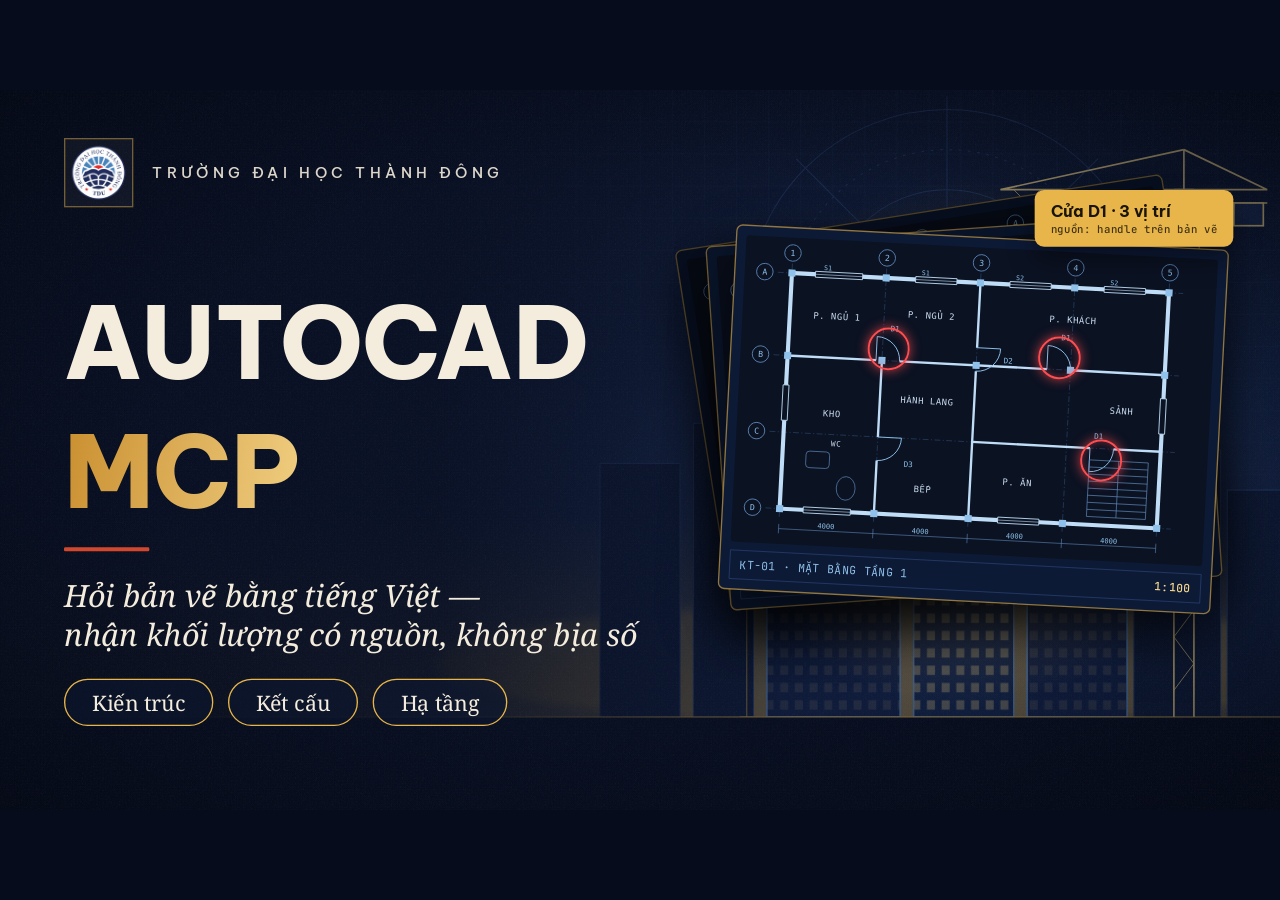
==== commit c92e7be9: "Slide 1: bỏ dòng tên thành viên tạm Co-Authored-By: Claude Opus 5.5 <noreply@anthropic.com>" ====
--- a/slides/slide01.html
+++ b/slides/slide01.html
@@ -10,7 +10,6 @@
 <style>
   .copy { position: absolute; left: 96px; top: 300px; width: 960px; display: flex; flex-direction: column; gap: 36px; z-index: 3; }
   .copy h1 { font-size: 150px; }
-  .authors { position: absolute; left: 96px; bottom: 64px; font-size: 24px; color: var(--muted); letter-spacing: 1px; z-index: 3; }
 
   .sheets { position: absolute; left: 1060px; top: 150px; width: 780px; height: 760px; z-index: 2; }
   .halo { position: absolute; left: 50%; top: 50%; width: 900px; height: 900px; transform: translate(-50%, -50%); background: radial-gradient(circle, rgba(232,181,74,.28) 0%, rgba(232,181,74,0) 62%); }
@@ -66,7 +65,6 @@
     <div class="callout anim" style="--d:2.9s">Cửa D1 · 3 vị trí<small>nguồn: handle trên bản vẽ</small></div>
   </div>
 
-  <div class="authors anim" style="--d:2s">[Thành viên 1] · [Thành viên 2] · [Giảng viên hướng dẫn]</div>
 </div>
 <script src="deck.js"></script>
 </body>
--- a/slides/deck.css
+++ b/slides/deck.css
@@ -68,14 +68,15 @@
 h1, h2 { font-weight: 800; line-height: 1.04; letter-spacing: -1px; }
 h1 { font-size: 132px; text-transform: uppercase; }
 h2 { font-size: 72px; line-height: 1.12; }
-.hl { background: linear-gradient(100deg, #C98E2E 0%, #F6D88E 45%, #E8B54A 70%, #B9822A 100%); -webkit-background-clip: text; background-clip: text; color: transparent; }
+.hl { background: linear-gradient(100deg, #C98E2E 0%, #F6D88E 45%, #E8B54A 70%, #B9822A 100%); -webkit-background-clip: text; background-clip: text; color: transparent; -webkit-text-fill-color: transparent; padding-block: .3em; -webkit-box-decoration-break: clone; box-decoration-break: clone; }
+.mask .line.hl { margin-block: -.3em; }
 .serif { font-family: var(--serif); font-style: italic; font-weight: 400; }
 .lead { font-family: var(--serif); font-style: italic; font-size: 46px; line-height: 1.3; color: var(--ink); }
 .body { font-size: 28px; line-height: 1.5; color: var(--muted); }
 .mono { font-family: var(--mono); }
 .rule { width: 128px; height: 6px; background: #D2482F; border-radius: 2px; }
 
-.mask { display: block; overflow: hidden; padding: .16em 0 .1em; margin: -.16em 0 -.1em; }
+.mask { display: block; overflow: hidden; padding: .3em 0 .25em; margin: -.3em 0 -.25em; }
 .mask .line { display: block; transform: translateY(110%); }
 .run .mask .line { animation: up 1s var(--ease) both; animation-delay: var(--d, 0s); }
 @keyframes up { to { transform: translateY(0); } }
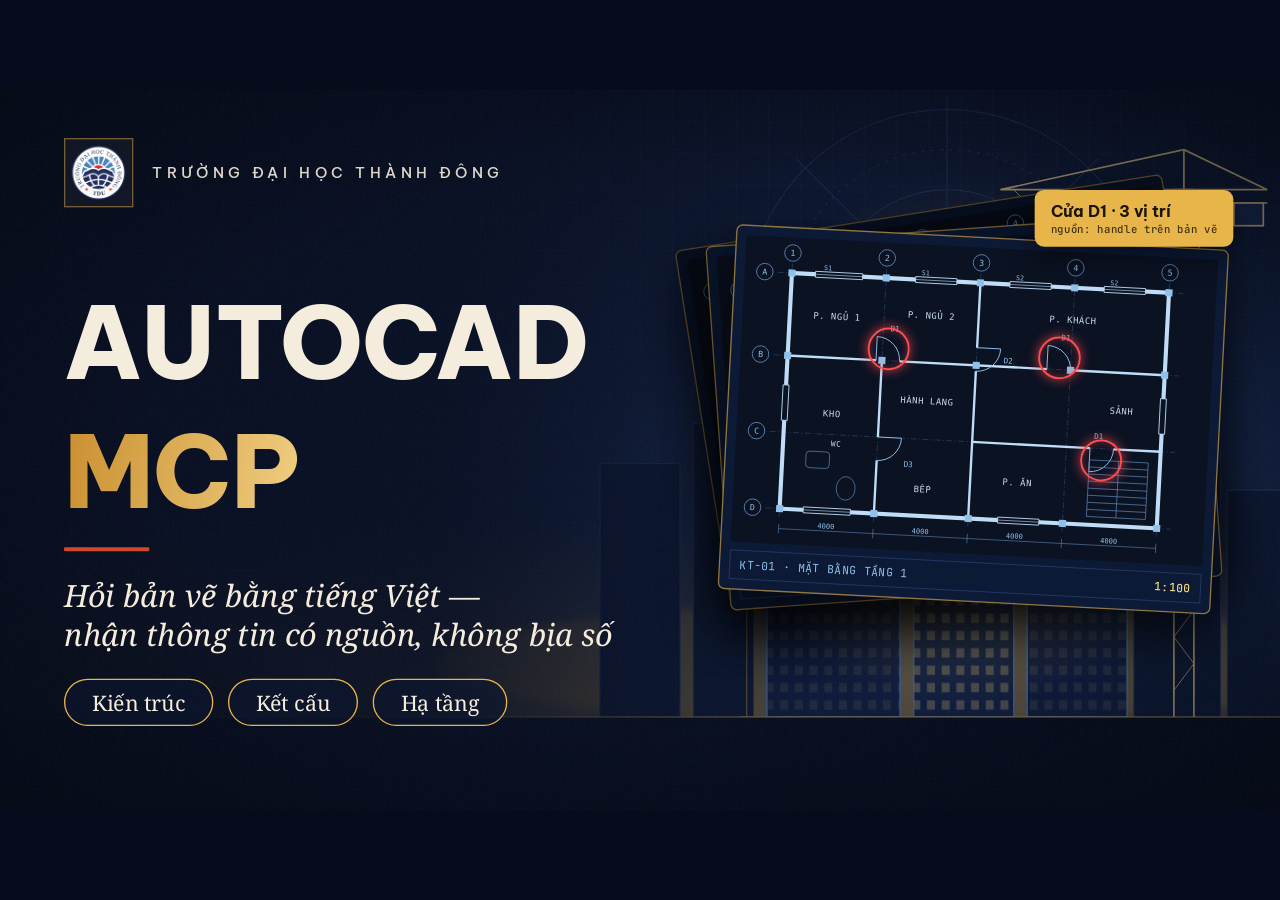
==== commit f50b5f6a: "Slide 1 và 10: đổi tagline, số vốn 200 triệu, người liên hệ Co-Authored-By: Claude Opus 5.5 <noreply" ====
--- a/slides/slide01.html
+++ b/slides/slide01.html
@@ -41,7 +41,7 @@
       <span class="mask"><span class="line hl" style="--d:.7s">MCP</span></span>
     </h1>
     <div class="rule anim" style="--d:1.1s"></div>
-    <p class="lead anim" style="--d:1.25s">Hỏi bản vẽ bằng tiếng Việt —<br>nhận khối lượng có nguồn, không bịa số</p>
+    <p class="lead anim" style="--d:1.25s">Hỏi bản vẽ bằng tiếng Việt —<br>nhận thông tin có nguồn, không bịa số</p>
     <ul class="chips">
       <li class="anim" style="--d:1.6s">Kiến trúc</li>
       <li class="anim" style="--d:1.72s">Kết cấu</li>
